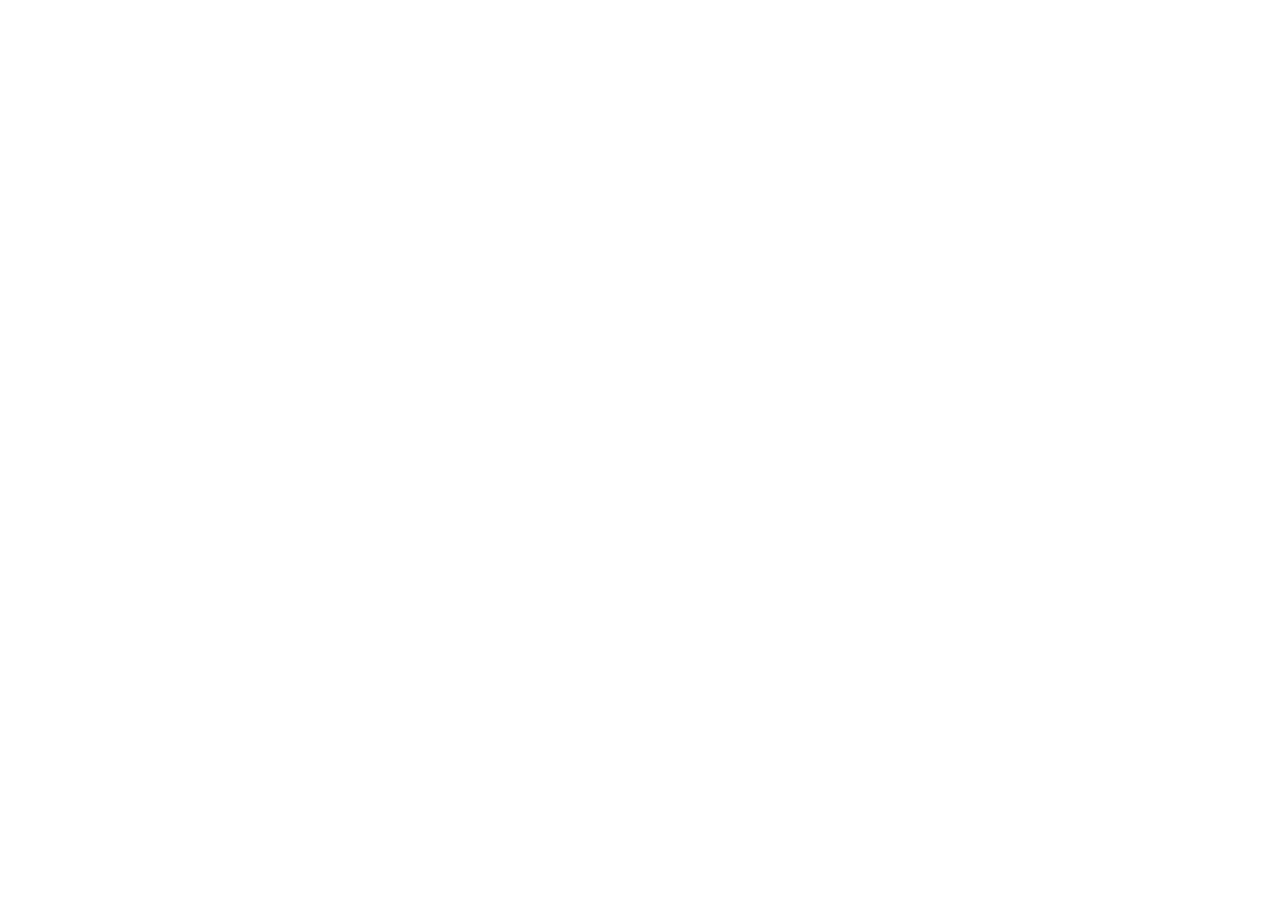
==== index.html @ 8d899bb3 "Add index.html" ====
<!doctype html><html lang="th"><head><meta charset="UTF-8"/><meta name="viewport" content="width=device-width,initial-scale=1.0"/><meta name="theme-color" content="#062f67"/><meta name="description" content="แบบทดสอบออนไลน์วิชาการบัญชีเบื้องต้น 40 ข้อ พร้อมบันทึกผลผ่าน Google Sheet"/><title>แบบทดสอบออนไลน์ การบัญชีเบื้องต้น</title><link rel="preconnect" href="https://fonts.googleapis.com"><link rel="preconnect" href="https://fonts.gstatic.com" crossorigin><link href="https://fonts.googleapis.com/css2?family=Noto+Sans+Thai:wght@400;500;600;700&display=swap" rel="stylesheet"><link rel="stylesheet" href="style.css"></head><body><noscript>กรุณาเปิดใช้งาน JavaScript เพื่อทำแบบทดสอบ</noscript><div id="app"></div><script src="app.js"></script></body></html>
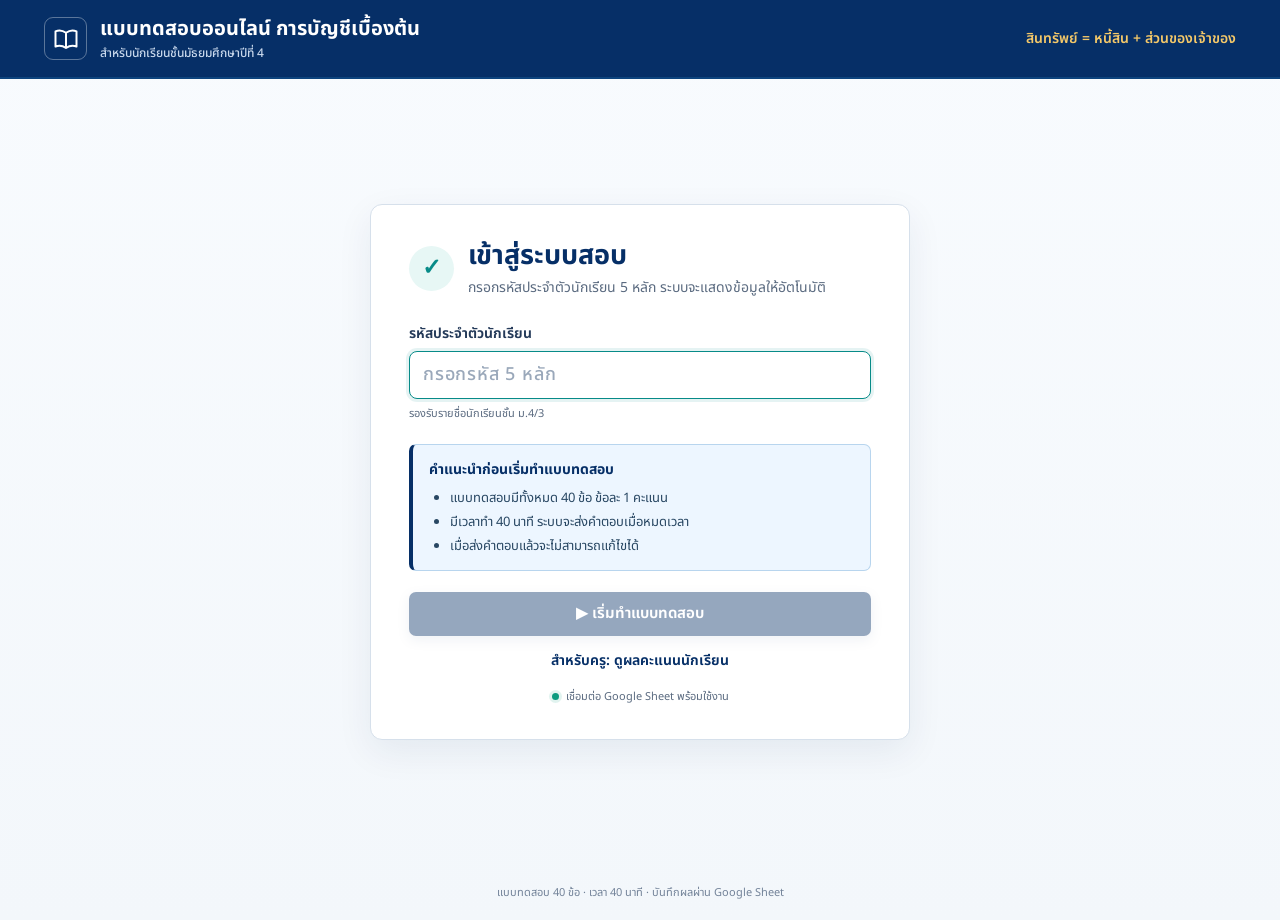
==== commit f9adb651: "Bust cache for production backend connection" ====
--- a/index.html
+++ b/index.html
@@ -1,2 +1,2 @@
-<!doctype html><html lang="th"><head><meta charset="UTF-8"/><meta name="viewport" content="width=device-width,initial-scale=1.0"/><meta name="theme-color" content="#062f67"/><meta name="description" content="แบบทดสอบออนไลน์วิชาการบัญชีเบื้องต้น 40 ข้อ พร้อมบันทึกผลผ่าน Google Sheet"/><title>แบบทดสอบออนไลน์ การบัญชีเบื้องต้น</title><link rel="preconnect" href="https://fonts.googleapis.com"><link rel="preconnect" href="https://fonts.gstatic.com" crossorigin><link href="https://fonts.googleapis.com/css2?family=Noto+Sans+Thai:wght@400;500;600;700&display=swap" rel="stylesheet"><link rel="stylesheet" href="style.css"></head><body><noscript>กรุณาเปิดใช้งาน JavaScript เพื่อทำแบบทดสอบ</noscript><div id="app"></div><script src="app.js"></script></body></html>
+<!doctype html><html lang="th"><head><meta charset="UTF-8"/><meta name="viewport" content="width=device-width,initial-scale=1.0"/><meta name="theme-color" content="#062f67"/><meta name="description" content="แบบทดสอบออนไลน์วิชาการบัญชีเบื้องต้น 40 ข้อ พร้อมบันทึกผลผ่าน Google Sheet"/><title>แบบทดสอบออนไลน์ การบัญชีเบื้องต้น</title><link rel="preconnect" href="https://fonts.googleapis.com"><link rel="preconnect" href="https://fonts.gstatic.com" crossorigin><link href="https://fonts.googleapis.com/css2?family=Noto+Sans+Thai:wght@400;500;600;700&display=swap" rel="stylesheet"><link rel="stylesheet" href="style.css?v=20260722-2"></head><body><noscript>กรุณาเปิดใช้งาน JavaScript เพื่อทำแบบทดสอบ</noscript><div id="app"></div><script src="app.js?v=20260722-2"></script></body></html>
 
--- a/style.css
+++ b/style.css
@@ -0,0 +1,137 @@
+:root{--navy:#062f67;--navy-dark:#052653;--teal:#078b88;--teal-dark:#05736f;--gold:#c57a09;--ink:#11223d;--muted:#5b6b80;--line:#d6e0eb;--soft:#f4f8fc;--blue-soft:#edf6ff;--white:#fff;--ok:#0a8176;--bad:#b73546;--shadow:0 12px 36px rgba(13,45,82,.07)}
+*{box-sizing:border-box}
+html{min-height:100%;background:var(--soft)}
+body{margin:0;min-height:100vh;overflow-x:hidden;font-family:'Noto Sans Thai',Tahoma,sans-serif;color:var(--ink);background:linear-gradient(180deg,#f8fbfe 0,#f3f7fb 100%);font-size:16px}
+button,input,select{font:600 15px/1.4 'Noto Sans Thai',Tahoma,sans-serif}
+button:focus-visible,input:focus-visible,select:focus-visible{outline:3px solid rgba(7,139,136,.25);outline-offset:2px}
+.top{background:var(--navy);color:#fff;border-bottom:2px solid #0d447e}
+.topin{max-width:1240px;margin:auto;padding:16px 24px;display:flex;align-items:center;justify-content:space-between;gap:24px;min-height:76px}
+.brand{display:flex;align-items:center;gap:13px;font-size:20px;font-weight:700;line-height:1.35}
+.brand small{display:block;font-size:12px;color:#c8d8ec;font-weight:500;margin-top:2px}
+.brandmark{display:grid;place-items:center;width:43px;height:43px;border:1px solid rgba(255,255,255,.34);border-radius:9px;flex:0 0 auto}
+.brandmark svg{width:28px;height:28px;fill:none;stroke:#fff;stroke-width:1.7;stroke-linejoin:round}
+.equation{color:#f5c969;font-weight:600;font-size:14px;white-space:nowrap}
+.wrap{max-width:1240px;margin:28px auto;padding:0 24px}
+.panel{background:var(--white);border:1px solid var(--line);border-radius:12px;box-shadow:var(--shadow)}
+.loginwrap{display:grid;place-items:center;min-height:calc(100vh - 170px)}
+.login{width:min(100%,540px);padding:34px 38px}
+.loginhead{display:flex;align-items:center;gap:14px;margin-bottom:25px}
+.loginicon{display:grid;place-items:center;width:45px;height:45px;border-radius:50%;background:#e7f7f5;color:var(--teal);font-size:23px;font-weight:800}
+.login h1{margin:0;color:var(--navy);font-size:27px;line-height:1.25}
+.sub{color:var(--muted);margin:4px 0 0;font-size:14px}
+.field{margin-bottom:16px}
+.field label{display:block;font-weight:650;margin-bottom:7px;font-size:14px;color:#243a59}
+.field input,.field select{width:100%;height:48px;padding:11px 13px;border:1px solid #bdcad9;border-radius:8px;background:#fff;color:var(--ink);font-weight:500;outline:none}
+.field input::placeholder{color:#9aa8ba}
+.field input:focus,.field select:focus{border-color:var(--teal);box-shadow:0 0 0 3px rgba(7,139,136,.1)}
+.lookup-input{position:relative}
+.lookup-input input{padding-right:46px;font-size:18px;letter-spacing:.8px;font-variant-numeric:tabular-nums}
+.lookup-input input.valid{border-color:var(--teal);background:#fbfffe}
+.lookup-input input.invalid{border-color:#d7818d;background:#fffafb}
+.lookup-input>span{position:absolute;right:14px;top:50%;width:24px;height:24px;display:grid;place-items:center;transform:translateY(-50%);border-radius:50%;font-size:14px;font-weight:800;color:#fff}
+.lookup-input>span.found{background:var(--teal)}
+.lookup-message{min-height:18px;margin:6px 0 0;color:var(--muted);font-size:11px}
+.lookup-message.success{color:#08745e}
+.lookup-message.error{color:var(--bad)}
+.student-profile{display:flex;align-items:center;gap:13px;margin:4px 0 19px;padding:14px 15px;border:1px solid #9bd4cb;border-radius:8px;background:#effaf7;animation:profile-in .18s ease-out}
+.student-avatar{display:grid;place-items:center;width:40px;height:40px;flex:0 0 auto;border-radius:50%;background:var(--teal);color:#fff;font-size:20px;font-weight:800}
+.student-profile strong{display:block;color:var(--navy);font-size:16px}
+.student-profile span{display:block;color:#4e6c6a;font-size:12px;margin-top:2px}
+.hidden{display:none!important}
+@keyframes profile-in{from{opacity:0;transform:translateY(-4px)}to{opacity:1;transform:translateY(0)}}
+.instructions{background:var(--blue-soft);border:1px solid #b8d5ee;border-left:4px solid var(--navy);padding:14px 16px;border-radius:7px;margin:21px 0;color:#284763;font-size:13px}
+.instructions strong{color:var(--navy);font-size:14px}
+.instructions ul{margin:8px 0 0;padding-left:21px}
+.instructions li+li{margin-top:4px}
+.btn{min-height:44px;border:0;border-radius:7px;padding:11px 19px;cursor:pointer;font-weight:650;touch-action:manipulation;transition:background .15s,transform .15s,border-color .15s,box-shadow .15s}
+.btn:hover{transform:translateY(-1px)}
+.btn:active{transform:translateY(0)}
+.btn.primary{background:var(--navy);color:#fff;box-shadow:0 4px 12px rgba(6,47,103,.14)}
+.btn.primary:hover{background:var(--navy-dark)}
+.btn.teal{background:var(--teal);color:#fff}
+.btn.teal:hover{background:var(--teal-dark)}
+.btn.outline{background:#fff;color:var(--navy);border:1px solid #9eb1c8}
+.btn.outline:hover{background:#f5f9fd;border-color:var(--navy)}
+.btn.danger{background:#fff2f3;color:var(--bad);border:1px solid #efbdc3}
+.btn[disabled]{opacity:.42;cursor:not-allowed;transform:none}
+.wide{width:100%}
+.teacherlink{display:block;width:100%;border:0;background:none;color:var(--navy);font:650 14px/1.4 'Noto Sans Thai',Tahoma,sans-serif;padding:15px 8px 8px;cursor:pointer}
+.teacherlink:hover{text-decoration:underline}
+.connection{display:flex;align-items:center;justify-content:center;gap:7px;color:var(--muted);font-size:11px;margin-top:10px}
+.connection span{width:7px;height:7px;border-radius:50%;background:#8fa0b2}
+.connection.connected span{background:#0b9b7f;box-shadow:0 0 0 3px rgba(11,155,127,.12)}
+.examhead{max-width:none;display:grid;grid-template-columns:minmax(280px,1.3fr) minmax(220px,.85fr) minmax(180px,.55fr);background:#fff;border-bottom:1px solid var(--line);box-shadow:0 4px 14px rgba(17,34,61,.03)}
+.examhead>div{padding:14px 28px;border-right:1px solid var(--line);display:flex;justify-content:center;flex-direction:column;min-height:78px}
+.examhead>div:last-child{border-right:0}
+.examhead strong{display:block;font-size:15px}
+.examhead span{color:var(--muted);font-size:12px}
+.studentmeta strong{color:var(--navy);font-size:16px}
+.timebox{align-items:flex-start}
+.timer{font-size:25px!important;color:var(--gold)!important;font-weight:750;letter-spacing:.4px;font-variant-numeric:tabular-nums}
+.progress{height:7px;background:#e0e7ef;border-radius:10px;overflow:hidden;margin-top:8px}
+.progress i{display:block;height:100%;background:var(--teal);border-radius:10px;transition:width .25s}
+.examgrid{display:grid;grid-template-columns:minmax(0,1.75fr) minmax(300px,.75fr);gap:18px;align-items:start}
+.question{padding:28px 30px;min-height:540px;display:flex;flex-direction:column}
+.qnum{color:var(--navy);font-size:16px;font-weight:750}
+.question h2{font-size:20px;line-height:1.55;margin:20px 0 21px;font-weight:600;color:#1d2d45}
+.choices{display:grid;gap:10px}
+.choice{position:relative;display:flex;gap:12px;align-items:center;min-height:55px;padding:12px 15px;border:1px solid var(--line);border-radius:8px;cursor:pointer;touch-action:manipulation;transition:.15s;background:#fff}
+.choice:hover{border-color:#8eb9d9;background:#f8fbfe}
+.choice.selected{border-color:#79b5e2;background:#eef6ff;box-shadow:inset 3px 0 0 #0b65be}
+.choice input{position:absolute;opacity:0;pointer-events:none}
+.radiofake{width:23px;height:23px;border:1.5px solid #65768d;border-radius:50%;flex:0 0 auto;display:grid;place-items:center}
+.choice.selected .radiofake{border:2px solid #0b65be}
+.choice.selected .radiofake:after{content:'';width:11px;height:11px;border-radius:50%;background:#0b65be}
+.choice b{font-weight:600;margin-right:5px}
+.side{padding:24px 19px;min-width:0;overflow:hidden}
+.side h3{margin:0 0 13px;color:var(--navy);font-size:18px}
+.statuskeys{display:flex;align-items:center;gap:12px;margin-bottom:16px;color:var(--muted);font-size:10px;white-space:nowrap}
+.statuskeys span{display:flex;align-items:center;gap:4px}
+.key{width:13px;height:13px;border:1px solid #b7c4d3;border-radius:3px;background:#fff}
+.key.donekey{background:var(--teal);border-color:var(--teal)}
+.key.currentkey{background:var(--navy);border-color:var(--navy);box-shadow:0 0 0 2px rgba(197,122,9,.4)}
+.nums{display:grid;grid-template-columns:repeat(5,1fr);gap:8px;min-width:0;max-width:100%}
+.nbtn{height:39px;border:1px solid #bac7d5;background:#fff;color:#32435a;border-radius:6px;cursor:pointer;touch-action:manipulation;font:600 13px/1 'Noto Sans Thai',Tahoma,sans-serif;transition:.15s}
+.nbtn:hover{border-color:var(--teal)}
+.nbtn.done{background:var(--teal);color:#fff;border-color:var(--teal)}
+.nbtn.current{background:var(--navy);color:#fff;border-color:var(--navy);outline:3px solid rgba(197,122,9,.35)}
+.legend{text-align:center;font-size:10px;color:var(--muted);margin:9px 0 0}
+.submitbtn{margin-top:18px}
+.actions{display:flex;justify-content:space-between;gap:12px;margin-top:auto;padding-top:28px;border-top:1px solid #e3e9f0}
+.actions .btn{min-width:145px}
+.result{max-width:660px;margin:54px auto;padding:36px 42px;text-align:center}
+.resultcheck{display:grid;place-items:center;width:58px;height:58px;margin:0 auto 15px;border-radius:50%;background:var(--teal);color:#fff;font-size:32px;box-shadow:0 8px 20px rgba(7,139,136,.2)}
+.result h1{color:var(--teal);font-size:25px;margin:0}
+.result>p{color:var(--muted);margin:5px 0 23px}
+.scoreline{display:grid;grid-template-columns:1fr 1fr;border-top:1px solid var(--line);border-bottom:1px solid var(--line);margin:18px 0 16px}
+.scoreline>div{padding:18px;border-right:1px solid var(--line)}
+.scoreline>div:last-child{border-right:0}
+.scoreline span{display:block;color:var(--muted);font-size:12px}
+.scoreline strong{display:block;color:var(--navy);font-size:34px;line-height:1.25}
+.scoreline small{font-size:17px;color:var(--muted)}
+.resultmeta{display:grid;grid-template-columns:1fr 1fr;gap:9px;text-align:left;background:#f7f9fc;padding:14px 16px;border-radius:7px;font-size:12px;color:var(--muted)}
+.resultmeta b{color:var(--ink)}
+.sync{margin:18px 0;padding:10px;border-radius:6px;font-size:13px}
+.sync.saved{color:#08745e;background:#e9f8f4}
+.sync.saving{color:#8a5a05;background:#fff7e4}
+.sync.local{color:#8a4650;background:#fff2f3}
+.sync.saving span{display:inline-block;width:9px;height:9px;margin-right:6px;border:2px solid currentColor;border-top-color:transparent;border-radius:50%;animation:spin .8s linear infinite}
+@keyframes spin{to{transform:rotate(360deg)}}
+.adminwrap{max-width:1380px}
+.admin{padding:27px 22px}
+.adminbar{display:flex;align-items:center;justify-content:space-between;gap:18px;margin-bottom:17px}
+.adminbar h1{font-size:25px;color:var(--navy);margin:0}
+.filters{display:flex;gap:9px;align-items:center}
+.filters select{height:44px;padding:9px 35px 9px 12px;border:1px solid var(--line);border-radius:7px;background:#fff;color:var(--ink)}
+.tablewrap{overflow:auto;border:1px solid var(--line);border-radius:8px}
+table{width:100%;border-collapse:collapse;min-width:960px;background:#fff}
+th{background:var(--navy);color:#fff;text-align:left;padding:12px 13px;font-size:12px;font-weight:600;white-space:nowrap}
+td{padding:12px 13px;border-bottom:1px solid var(--line);font-size:13px;color:#304158}
+tbody tr:hover{background:#f7fbfe}
+tbody tr:last-child td{border-bottom:0}
+.empty{text-align:center;color:var(--muted);padding:35px}
+.foot{text-align:center;color:#738399;font-size:11px;padding:19px 24px}
+@media(max-width:850px){.equation{display:none}.topin{min-height:68px}.examhead{grid-template-columns:1fr 1fr}.examhead>div:first-child{grid-column:1/-1}.examgrid{grid-template-columns:1fr}.question{order:1;min-height:480px}.side{order:2}.nums{grid-template-columns:repeat(8,1fr)}.adminbar{align-items:flex-start;flex-direction:column}.filters{flex-wrap:wrap}.resultmeta{grid-template-columns:1fr}}
+@media(max-width:560px){body{font-size:14px}.topin,.wrap{padding-left:14px;padding-right:14px}.wrap{margin-top:16px;margin-bottom:16px}.topin{padding-top:11px;padding-bottom:11px;min-height:60px}.brand{font-size:15px;gap:9px}.brand small{display:none}.brandmark{width:34px;height:34px}.brandmark svg{width:23px;height:23px}.loginwrap{min-height:auto;margin-top:16px}.login,.question,.result{padding:20px 16px}.loginhead{align-items:flex-start;margin-bottom:20px}.login h1{font-size:23px}.field input,.field select{height:52px;font-size:16px}.btn{min-height:48px;font-size:15px}.teacherlink{min-height:48px}.connection{text-align:center;line-height:1.5}.examhead{position:sticky;top:0;z-index:20;grid-template-columns:minmax(0,1fr) minmax(112px,.72fr);box-shadow:0 5px 16px rgba(17,34,61,.12)}.examhead>div{padding:9px 14px;min-height:60px}.examhead>div:first-child{display:none}.examhead strong{font-size:14px}.timer{font-size:21px!important}.examgrid{margin-top:12px;min-width:0}.side{padding:14px}.side h3,.statuskeys{display:none}.nums{display:flex;width:100%;gap:8px;overflow-x:auto;overscroll-behavior-x:contain;padding:4px 2px 10px;scrollbar-width:thin}.nbtn{display:block;width:44px;height:44px;min-width:44px;flex:0 0 44px;font-size:14px}.submitbtn{margin-top:8px}.question{min-height:0;min-width:0}.question h2{font-size:17px;line-height:1.55;margin:15px 0}.choices{gap:9px}.choice{align-items:flex-start;min-height:58px;padding:12px 11px;line-height:1.5}.radiofake{width:24px;height:24px;margin-top:1px}.actions{margin-top:22px;padding-top:18px}.actions .btn{min-width:0;flex:1;padding-left:10px;padding-right:10px}.scoreline strong{font-size:29px}.scoreline>div{padding:15px 8px}.result{margin-top:20px}.filters{width:100%}.filters select{width:100%;font-size:16px}.filters .btn{flex:1}.admin{padding:16px 10px}.tablewrap{-webkit-overflow-scrolling:touch}.foot{padding-bottom:max(19px,env(safe-area-inset-bottom))}}
+@media(prefers-reduced-motion:reduce){*,*:before,*:after{scroll-behavior:auto!important;transition:none!important;animation-duration:.01ms!important;animation-iteration-count:1!important}}
+
